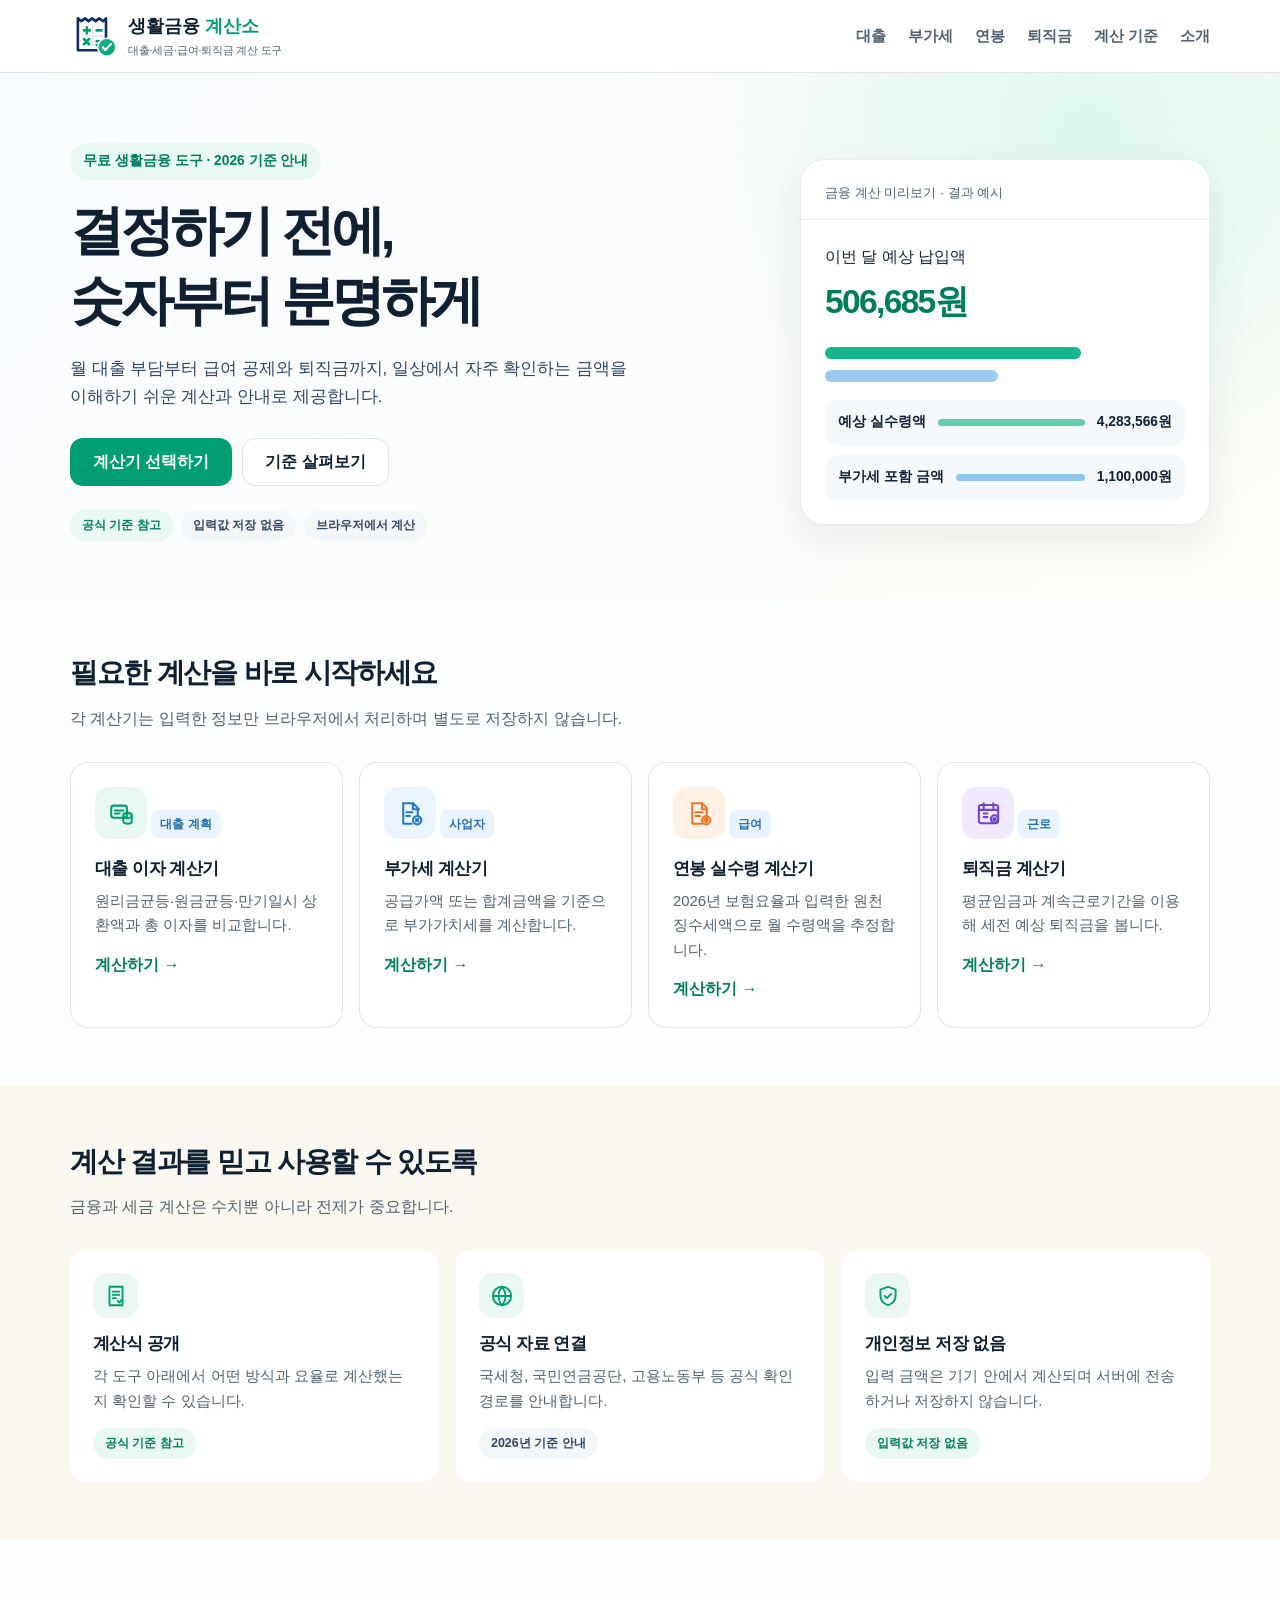
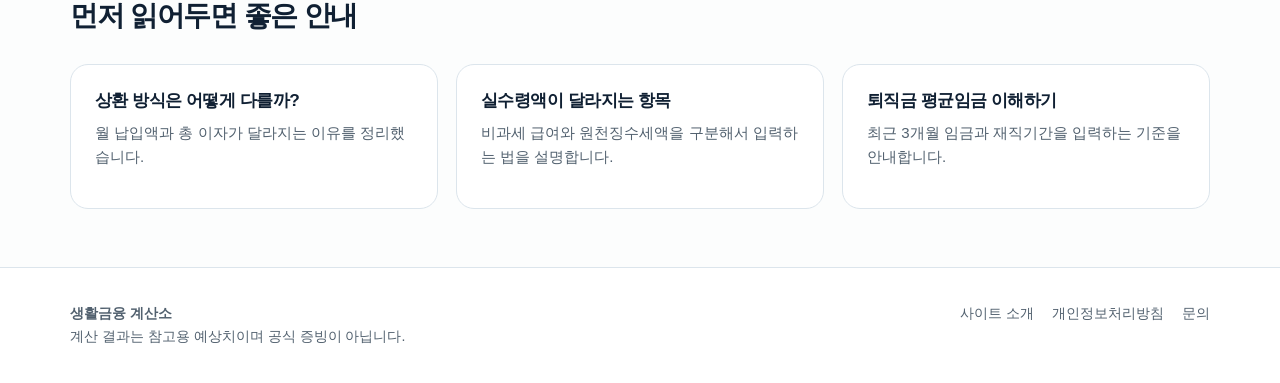
==== index.html @ 1a205501 "Publish living finance calculator site" ====
<!doctype html>
<html lang="ko">
<head>
  <meta charset="utf-8">
  <meta name="viewport" content="width=device-width, initial-scale=1">
  <title>생활금융 계산소 | 대출·부가세·연봉·퇴직금 계산기</title>
  <meta name="description" content="대출 상환액, 부가가치세, 연봉 실수령 추정액, 퇴직금 예상액을 한곳에서 확인하는 무료 생활금융 계산기입니다.">
  <link rel="icon" type="image/svg+xml" href="assets/favicon.svg?v=2">
  <link rel="stylesheet" href="assets/styles.css?v=8">
</head>
<body>
  <header class="site-header">
    <nav class="nav container" aria-label="주요 메뉴">
      <a class="brand" href="index.html"><span class="brand-mark"><img src="assets/logo-mark.svg?v=2" alt=""></span><span class="brand-copy"><span class="brand-title">생활금융 <em>계산소</em></span><small>대출·세금·급여·퇴직금 계산 도구</small></span></a>
      <div class="nav-links">
        <a href="loan.html">대출</a>
        <a href="vat.html">부가세</a>
        <a href="salary.html">연봉</a>
        <a href="severance.html">퇴직금</a>
        <a href="guide.html">계산 기준</a>
        <a href="about.html">소개</a>
      </div>
    </nav>
  </header>
  <main>
    <section class="hero">
      <div class="container hero-grid">
        <div>
          <span class="eyebrow">무료 생활금융 도구 · 2026 기준 안내</span>
          <h1>결정하기 전에,<br>숫자부터 분명하게</h1>
          <p class="lead">월 대출 부담부터 급여 공제와 퇴직금까지, 일상에서 자주 확인하는 금액을 이해하기 쉬운 계산과 안내로 제공합니다.</p>
          <div class="button-row">
            <a class="btn" href="#calculators">계산기 선택하기</a>
            <a class="btn btn-secondary" href="guide.html">기준 살펴보기</a>
          </div>
          <div class="trust-pills" aria-label="사이트 신뢰 안내">
            <span class="trust-pill">공식 기준 참고</span>
            <span class="trust-pill soft">입력값 저장 없음</span>
            <span class="trust-pill soft">브라우저에서 계산</span>
          </div>
        </div>
        <div class="hero-preview" aria-hidden="true">
          <div class="preview-top">금융 계산 미리보기 · 결과 예시</div>
          <div class="preview-result">
            <span>이번 달 예상 납입액</span>
            <strong>506,685원</strong>
            <div class="preview-bars">
              <div class="bar mint"></div>
              <div class="bar blue"></div>
            </div>
            <div class="mini-stack">
              <div class="mini-metric mint"><span>예상 실수령액</span><i></i><b>4,283,566원</b></div>
              <div class="mini-metric"><span>부가세 포함 금액</span><i></i><b>1,100,000원</b></div>
            </div>
          </div>
        </div>
      </div>
    </section>
    <section class="section" id="calculators">
      <div class="container">
        <div class="section-head">
          <h2>필요한 계산을 바로 시작하세요</h2>
          <p>각 계산기는 입력한 정보만 브라우저에서 처리하며 별도로 저장하지 않습니다.</p>
        </div>
        <div class="tool-grid">
          <a class="tool-card" href="loan.html">
            <span class="tool-icon"><svg class="icon-stroke"><use href="assets/icons.svg?v=2#loan"/></svg></span>
            <span class="tag">대출 계획</span>
            <h3>대출 이자 계산기</h3>
            <p>원리금균등·원금균등·만기일시 상환액과 총 이자를 비교합니다.</p>
            <span class="arrow">계산하기 →</span>
          </a>
          <a class="tool-card" href="vat.html">
            <span class="tool-icon"><svg class="icon-stroke"><use href="assets/icons.svg?v=2#vat"/></svg></span>
            <span class="tag">사업자</span>
            <h3>부가세 계산기</h3>
            <p>공급가액 또는 합계금액을 기준으로 부가가치세를 계산합니다.</p>
            <span class="arrow">계산하기 →</span>
          </a>
          <a class="tool-card" href="salary.html">
            <span class="tool-icon"><svg class="icon-stroke"><use href="assets/icons.svg?v=2#salary"/></svg></span>
            <span class="tag">급여</span>
            <h3>연봉 실수령 계산기</h3>
            <p>2026년 보험요율과 입력한 원천징수세액으로 월 수령액을 추정합니다.</p>
            <span class="arrow">계산하기 →</span>
          </a>
          <a class="tool-card" href="severance.html">
            <span class="tool-icon"><svg class="icon-stroke"><use href="assets/icons.svg?v=2#severance"/></svg></span>
            <span class="tag">근로</span>
            <h3>퇴직금 계산기</h3>
            <p>평균임금과 계속근로기간을 이용해 세전 예상 퇴직금을 봅니다.</p>
            <span class="arrow">계산하기 →</span>
          </a>
        </div>
      </div>
    </section>
    <section class="section alt">
      <div class="container">
        <div class="section-head">
          <h2>계산 결과를 믿고 사용할 수 있도록</h2>
          <p>금융과 세금 계산은 수치뿐 아니라 전제가 중요합니다.</p>
        </div>
        <div class="feature-grid">
          <div class="feature"><span class="feature-icon"><svg class="icon-stroke"><use href="assets/icons.svg?v=2#guide"/></svg></span><h3>계산식 공개</h3><p>각 도구 아래에서 어떤 방식과 요율로 계산했는지 확인할 수 있습니다.</p><span class="trust-pill">공식 기준 참고</span></div>
          <div class="feature"><span class="feature-icon"><svg class="icon-stroke"><use href="assets/icons.svg?v=2#browser"/></svg></span><h3>공식 자료 연결</h3><p>국세청, 국민연금공단, 고용노동부 등 공식 확인 경로를 안내합니다.</p><span class="trust-pill soft">2026년 기준 안내</span></div>
          <div class="feature"><span class="feature-icon"><svg class="icon-stroke"><use href="assets/icons.svg?v=2#shield"/></svg></span><h3>개인정보 저장 없음</h3><p>입력 금액은 기기 안에서 계산되며 서버에 전송하거나 저장하지 않습니다.</p><span class="trust-pill">입력값 저장 없음</span></div>
        </div>
      </div>
    </section>
    <section class="section">
      <div class="container">
        <div class="section-head">
          <h2>먼저 읽어두면 좋은 안내</h2>
        </div>
        <div class="article-grid">
          <a class="article-card" href="guide.html#loan"><h3>상환 방식은 어떻게 다를까?</h3><p>월 납입액과 총 이자가 달라지는 이유를 정리했습니다.</p></a>
          <a class="article-card" href="guide.html#salary"><h3>실수령액이 달라지는 항목</h3><p>비과세 급여와 원천징수세액을 구분해서 입력하는 법을 설명합니다.</p></a>
          <a class="article-card" href="guide.html#severance"><h3>퇴직금 평균임금 이해하기</h3><p>최근 3개월 임금과 재직기간을 입력하는 기준을 안내합니다.</p></a>
        </div>
      </div>
    </section>
  </main>
  <footer class="site-footer">
    <div class="container footer-grid">
      <div><strong>생활금융 계산소</strong><br>계산 결과는 참고용 예상치이며 공식 증빙이 아닙니다.</div>
      <div class="footer-links">
        <a href="about.html">사이트 소개</a>
        <a href="privacy.html">개인정보처리방침</a>
        <a href="contact.html">문의</a>
      </div>
    </div>
  </footer>
</body>
</html>
---- assets/styles.css ----
:root {
  --navy: #102033;
  --navy-soft: #304765;
  --mint: #009e73;
  --mint-dark: #007d5d;
  --blue: #e9f4ff;
  --mint-bg: #e9f8f2;
  --sand: #fbf8f1;
  --white: #ffffff;
  --line: #dce5ec;
  --text: #1b2634;
  --muted: #52616f;
  --danger: #a33a42;
  --shadow: 0 16px 38px rgba(20, 34, 56, 0.08);
  font-family: Pretendard, "Noto Sans KR", "Malgun Gothic", Arial, sans-serif;
}

* {
  box-sizing: border-box;
}

html {
  scroll-behavior: smooth;
}

body {
  margin: 0;
  color: var(--text);
  background: #fcfdfd;
  line-height: 1.65;
}

a {
  color: inherit;
  text-decoration: none;
}

a.text-link {
  color: var(--mint-dark);
  font-weight: 700;
  text-decoration: underline;
  text-underline-offset: 3px;
}

.container {
  width: min(1140px, calc(100% - 40px));
  margin: 0 auto;
}

.site-header {
  position: sticky;
  top: 0;
  z-index: 20;
  border-bottom: 1px solid rgba(221, 228, 234, 0.9);
  background: rgba(255, 255, 255, 0.94);
  backdrop-filter: blur(12px);
}

.nav {
  min-height: 72px;
  display: flex;
  align-items: center;
  justify-content: space-between;
  gap: 24px;
}

.calculator-page .nav.container,
.calculator-page .page-head .container,
.calculator-page .below-calc {
  width: min(1080px, calc(100% - 40px));
}

.brand {
  display: flex;
  align-items: center;
  gap: 10px;
  color: var(--navy);
  font-size: 1.12rem;
  font-weight: 800;
  white-space: nowrap;
}

.brand-mark {
  width: 48px;
  height: 48px;
  display: block;
  flex: none;
}

.brand-mark img {
  display: block;
  width: 100%;
  height: 100%;
}

.brand-copy {
  display: grid;
  gap: 1px;
}

.brand-title {
  color: var(--navy);
}

.brand-title em {
  color: var(--mint);
  font-style: normal;
}

.brand-copy small {
  color: var(--muted);
  font-size: 0.68rem;
  font-weight: 500;
  letter-spacing: -0.02em;
}

.nav-links {
  display: flex;
  align-items: center;
  gap: 22px;
  color: var(--muted);
  font-size: 0.94rem;
  font-weight: 600;
}

.nav-links a:hover,
.nav-links a[aria-current="page"] {
  color: var(--mint-dark);
}

.hero {
  padding: 70px 0 56px;
  background:
    radial-gradient(circle at 85% 12%, #ddf7ed 0, transparent 33%),
    linear-gradient(125deg, #f8fbff 0%, #fffdf8 100%);
}

.hero-grid {
  display: grid;
  grid-template-columns: minmax(320px, 1fr) 410px;
  gap: 48px;
  align-items: center;
}

.eyebrow {
  display: inline-flex;
  align-items: center;
  gap: 7px;
  margin-bottom: 16px;
  padding: 7px 13px;
  border-radius: 100px;
  background: var(--mint-bg);
  color: var(--mint-dark);
  font-size: 0.86rem;
  font-weight: 700;
}

h1,
h2,
h3 {
  margin-top: 0;
  color: var(--navy);
  line-height: 1.3;
}

h1 {
  margin-bottom: 18px;
  font-size: clamp(2.25rem, 4.4vw, 3.4rem);
  letter-spacing: -0.075em;
}

h2 {
  margin-bottom: 14px;
  font-size: clamp(1.42rem, 2.2vw, 1.85rem);
  letter-spacing: -0.045em;
}

h3 {
  margin-bottom: 9px;
  font-size: 1.08rem;
  letter-spacing: -0.03em;
}

p {
  margin: 0 0 14px;
}

.lead {
  max-width: 570px;
  margin-bottom: 27px;
  color: var(--navy-soft);
  font-size: 1.06rem;
}

.button-row {
  display: flex;
  flex-wrap: wrap;
  gap: 10px;
}

.btn {
  display: inline-flex;
  justify-content: center;
  align-items: center;
  min-height: 48px;
  padding: 0 22px;
  border: 1px solid transparent;
  border-radius: 13px;
  background: var(--mint);
  color: #fff;
  font-weight: 700;
  cursor: pointer;
  transition: 0.18s ease;
}

.btn:hover {
  transform: translateY(-1px);
  background: var(--mint-dark);
}

.btn-secondary {
  border-color: var(--line);
  background: white;
  color: var(--navy);
}

.btn-secondary:hover {
  background: #f4f7f8;
}

.hero-preview {
  overflow: hidden;
  border: 1px solid #e9edf0;
  border-radius: 24px;
  background: white;
  box-shadow: var(--shadow);
}

.trust-pills {
  display: flex;
  flex-wrap: wrap;
  gap: 8px;
  margin-top: 24px;
}

.trust-pill {
  display: inline-flex;
  align-items: center;
  min-height: 31px;
  padding: 0 12px;
  border-radius: 100px;
  background: var(--mint-bg);
  color: var(--mint-dark);
  font-size: 0.78rem;
  font-weight: 700;
}

.trust-pill.soft {
  background: #f3f7fa;
  color: var(--navy-soft);
}

.mini-stack {
  display: grid;
  gap: 10px;
  margin-top: 18px;
}

.mini-metric {
  display: flex;
  align-items: center;
  justify-content: space-between;
  gap: 12px;
  padding: 11px 13px;
  border-radius: 11px;
  background: #f6f9fb;
  color: var(--navy);
  font-size: 0.86rem;
  font-weight: 700;
}

.mini-metric i {
  display: block;
  flex: 1;
  width: auto;
  min-width: 34px;
  height: 7px;
  margin-right: auto;
  border-radius: 10px;
  background: #91c5ed;
}

.mini-metric.mint i {
  background: #67cbb1;
}

.mini-metric span,
.mini-metric b {
  white-space: nowrap;
}

.preview-top {
  padding: 22px 24px 14px;
  border-bottom: 1px solid #edf1f3;
  color: var(--muted);
  font-size: 0.84rem;
}

.preview-result {
  padding: 24px;
}

.preview-result strong {
  display: block;
  margin: 4px 0 18px;
  color: var(--mint-dark);
  font-size: 2.1rem;
  letter-spacing: -0.05em;
}

.preview-bars {
  display: grid;
  gap: 11px;
}

.bar {
  height: 12px;
  border-radius: 12px;
  background: #e9eff4;
}

.bar.mint {
  width: 71%;
  background: #16b78d;
}

.bar.blue {
  width: 48%;
  background: #9bc9ef;
}

.section {
  padding: 58px 0;
}

.section[id],
.info-content section[id] {
  scroll-margin-top: 88px;
}

.section.alt {
  background: var(--sand);
}

.section-head {
  max-width: 650px;
  margin-bottom: 30px;
}

.section-head p {
  color: var(--muted);
}

.tool-grid {
  display: grid;
  grid-template-columns: repeat(4, 1fr);
  gap: 16px;
}

.tool-card,
.article-card {
  border: 1px solid var(--line);
  border-radius: 18px;
  background: white;
  padding: 24px;
  transition: transform 0.18s, box-shadow 0.18s;
}

.tool-card:hover {
  transform: translateY(-3px);
  box-shadow: var(--shadow);
}

.tool-card .tag {
  display: inline-block;
  margin-bottom: 16px;
  padding: 4px 9px;
  border-radius: 7px;
  background: var(--blue);
  color: #2870ad;
  font-size: 0.76rem;
  font-weight: 700;
}

.tool-icon,
.page-icon,
.feature-icon {
  display: inline-grid;
  place-items: center;
  color: var(--mint);
  background: var(--mint-bg);
  border-radius: 14px;
}

.tool-icon {
  width: 52px;
  height: 52px;
  margin-bottom: 18px;
}

.tool-icon svg {
  width: 29px;
  height: 29px;
  display: block;
}

.tool-card:nth-child(2) .tool-icon {
  color: #2278c4;
  background: #ebf5ff;
}

.tool-card:nth-child(3) .tool-icon {
  color: #e97829;
  background: #fff1e6;
}

.tool-card:nth-child(4) .tool-icon {
  color: #7044ce;
  background: #f1eaff;
}

.icon-stroke {
  fill: none;
  stroke: currentColor;
  stroke-width: 1.7;
  stroke-linecap: round;
  stroke-linejoin: round;
}

.tool-card p {
  color: var(--muted);
  font-size: 0.93rem;
}

.tool-card .arrow {
  color: var(--mint-dark);
  font-weight: 700;
}

.feature-grid,
.article-grid {
  display: grid;
  grid-template-columns: repeat(3, 1fr);
  gap: 18px;
}

.feature {
  padding: 23px;
  border-radius: 16px;
  background: white;
}

.feature-icon {
  width: 45px;
  height: 45px;
  margin-bottom: 14px;
}

.feature-icon svg {
  width: 26px;
  height: 26px;
  display: block;
}

.feature p,
.article-card p {
  color: var(--muted);
  font-size: 0.94rem;
}

.page-head {
  padding: 50px 0 33px;
  background: linear-gradient(135deg, #f5faff, #fbf8f0);
}

.page-intro {
  display: flex;
  align-items: flex-end;
  gap: 22px;
  margin-bottom: 18px;
}

.page-intro .eyebrow {
  margin-bottom: 7px;
}

.page-icon {
  flex: none;
  width: 88px;
  height: 88px;
  background: white;
  border: 1px solid var(--line);
  border-radius: 20px;
  box-shadow: 0 8px 20px rgba(16, 32, 51, 0.045);
}

.page-icon svg {
  width: 53px;
  height: 53px;
  display: block;
}

.page-head.compact h1 {
  margin-bottom: 4px;
}

.page-head h1 {
  font-size: clamp(2rem, 3.2vw, 2.65rem);
}

.page-head p {
  max-width: 710px;
  color: var(--navy-soft);
}

.calc-layout {
  display: grid;
  width: min(1080px, calc(100% - 40px));
  grid-template-columns: minmax(310px, 440px) minmax(300px, 1fr);
  gap: 24px;
  align-items: start;
  padding: 40px 0 54px;
}

.panel {
  border: 1px solid var(--line);
  border-radius: 20px;
  background: white;
  padding: 27px;
  box-shadow: 0 4px 20px rgba(20, 34, 56, 0.035);
}

.panel + .panel {
  margin-top: 18px;
}

.panel-label {
  margin-bottom: 18px;
  color: var(--muted);
  font-size: 0.86rem;
  font-weight: 700;
}

.field {
  margin-bottom: 17px;
}

.field label,
.field-label {
  display: block;
  margin-bottom: 7px;
  color: var(--navy);
  font-size: 0.92rem;
  font-weight: 700;
}

.field small,
.hint {
  display: block;
  margin-top: 6px;
  color: var(--muted);
  font-size: 0.81rem;
}

input,
select {
  width: 100%;
  min-height: 48px;
  padding: 0 13px;
  border: 1px solid #cfd9e1;
  border-radius: 11px;
  background: white;
  color: var(--text);
  font: inherit;
}

input:focus,
select:focus {
  outline: 2px solid rgba(16, 163, 127, 0.22);
  border-color: var(--mint);
}

.input-suffix {
  position: relative;
}

.input-suffix input {
  padding-right: 40px;
}

.input-suffix span {
  position: absolute;
  top: 12px;
  right: 13px;
  color: var(--muted);
}

.choice-row {
  display: flex;
  flex-wrap: wrap;
  gap: 8px;
}

.choice-row label {
  cursor: pointer;
}

.choice-row input {
  position: absolute;
  opacity: 0;
  pointer-events: none;
}

.choice-row span {
  display: inline-flex;
  min-height: 43px;
  align-items: center;
  padding: 0 13px;
  border: 1px solid var(--line);
  border-radius: 10px;
  color: var(--muted);
  font-size: 0.88rem;
  font-weight: 700;
}

.choice-cards label {
  flex: 1;
  min-width: 113px;
}

.choice-cards span {
  min-height: 76px;
  padding: 12px 8px;
  justify-content: center;
  text-align: center;
}

.choice-row input:checked + span {
  border-color: var(--mint);
  background: var(--mint-bg);
  color: var(--mint-dark);
}

.result-box {
  margin-bottom: 16px;
  padding: 22px;
  border-radius: 15px;
  background: var(--navy);
  color: white;
}

.result-box .caption {
  color: #bcc8d7;
  font-size: 0.86rem;
}

.big-result {
  margin-top: 4px;
  font-size: clamp(1.8rem, 4vw, 2.35rem);
  font-weight: 800;
  letter-spacing: -0.05em;
}

.results {
  display: grid;
  grid-template-columns: repeat(2, 1fr);
  gap: 9px;
}

.result-tile {
  min-height: 92px;
  padding: 14px;
  border-radius: 12px;
  background: #f5f8fa;
}

.result-tile span {
  display: block;
  color: var(--muted);
  font-size: 0.8rem;
}

.result-tile strong {
  display: block;
  margin-top: 6px;
  color: var(--navy);
  font-size: 1.18rem;
}

.notice {
  margin-top: 18px;
  padding: 15px 16px;
  border-radius: 12px;
  background: #fff3e5;
  color: #704f26;
  font-size: 0.84rem;
}

.notice.warning {
  background: #fff3e5;
  color: #704f26;
}

.analysis-box,
.formula-box,
.flow-box {
  margin-top: 18px;
  padding: 17px 18px;
  border-radius: 14px;
  background: #f6f9fb;
}

.analysis-box h3,
.formula-box h3,
.flow-box h3 {
  margin-bottom: 6px;
  font-size: 0.96rem;
}

.analysis-box p,
.formula-box p,
.flow-box p {
  margin: 0;
  color: var(--muted);
  font-size: 0.87rem;
}

.formula-box {
  background: var(--mint-bg);
}

.criteria-panel {
  border-color: #cceade;
  background: var(--mint-bg);
  box-shadow: none;
}

.salary-result-panel .flow-box {
  padding: 14px 16px;
  background: #f8fafb;
}

.salary-result-panel .analysis-box {
  padding: 14px 16px;
  background: #f7fafc;
}

.salary-result-panel .flow-box h3,
.salary-result-panel .analysis-box h3 {
  font-size: 0.92rem;
}

.salary-result-panel .flow-box p,
.salary-result-panel .analysis-box p {
  font-size: 0.84rem;
}

.salary-result-panel .progress-group {
  margin-top: 16px;
  padding-top: 15px;
}

.salary-result-panel .progress-bar {
  height: 10px;
}

.salary-result-panel .step-flow span {
  padding: 9px 7px;
  font-size: 0.76rem;
}

.salary-summary {
  display: grid;
  gap: 8px;
  margin-top: 12px;
}

.salary-summary p {
  display: flex;
  justify-content: space-between;
  gap: 14px;
  padding: 8px 10px;
  border-radius: 9px;
  background: white;
}

.salary-summary strong {
  color: var(--navy);
  font-size: 0.82rem;
}

.salary-summary span {
  color: var(--muted);
  font-size: 0.8rem;
  font-weight: 700;
  text-align: right;
}

.formula-line {
  display: flex;
  align-items: center;
  justify-content: center;
  gap: 11px;
  margin-top: 12px;
  color: var(--navy);
  font-weight: 800;
}

.formula-line span {
  padding: 10px 12px;
  border-radius: 10px;
  background: white;
}

.progress-group {
  margin-top: 20px;
  padding-top: 18px;
  border-top: 1px solid var(--line);
}

.progress-head {
  display: flex;
  justify-content: space-between;
  gap: 12px;
  margin-bottom: 10px;
  color: var(--navy);
  font-size: 0.91rem;
  font-weight: 700;
}

.progress-bar {
  display: flex;
  overflow: hidden;
  height: 14px;
  border-radius: 999px;
  background: #e9eff4;
}

.progress-bar span {
  display: block;
  height: 100%;
}

.progress-bar .principal {
  background: #3fb38b;
}

.progress-bar .interest,
.progress-bar .deduction {
  background: #3886dd;
}

.progress-legend {
  display: flex;
  justify-content: space-between;
  gap: 10px;
  margin-top: 9px;
  color: var(--muted);
  font-size: 0.82rem;
}

.step-flow {
  display: grid;
  grid-template-columns: repeat(4, 1fr);
  gap: 8px;
  margin-top: 12px;
}

.step-flow span {
  position: relative;
  padding: 11px 8px;
  border-radius: 10px;
  background: white;
  color: var(--navy-soft);
  font-size: 0.78rem;
  font-weight: 700;
  text-align: center;
}

.status-badge {
  display: inline-flex;
  align-items: center;
  padding: 7px 12px;
  border-radius: 999px;
  background: var(--mint-bg);
  color: var(--mint-dark);
  font-size: 0.83rem;
  font-weight: 700;
}

.status-badge.ineligible {
  background: #fff3e5;
  color: #8a5b1f;
}

.below-calc {
  padding: 0 0 62px;
}

.faq-section {
  margin-top: 22px;
}

.faq-grid {
  display: grid;
  grid-template-columns: repeat(3, 1fr);
  gap: 12px;
}

.faq-card {
  padding: 19px;
  border: 1px solid var(--line);
  border-radius: 16px;
  background: white;
}

.faq-card h3 {
  font-size: 0.98rem;
}

.faq-card p {
  margin: 0;
  color: var(--muted);
  font-size: 0.88rem;
}

.source-card {
  padding: 16px 18px;
  border: 1px solid #cceade;
  border-radius: 13px;
  background: var(--mint-bg);
}

.source-card p {
  margin-bottom: 6px;
}

.principle-grid {
  display: grid;
  grid-template-columns: repeat(3, 1fr);
  gap: 13px;
  margin: 18px 0;
}

.principle-card {
  padding: 21px;
  border: 1px solid var(--line);
  border-radius: 16px;
  background: white;
}

.principle-card h3 {
  margin-top: 12px;
}

.highlight-card {
  padding: 23px;
  border: 1px solid #cceade;
  border-radius: 18px;
  background: var(--mint-bg);
}

.info-content {
  max-width: 800px;
  padding: 44px 0 65px;
}

.info-content section {
  margin-bottom: 36px;
}

.info-content h2 .tool-icon {
  width: 39px;
  height: 39px;
  margin: 0 8px 0 0;
  vertical-align: middle;
}

.info-content h2 .tool-icon svg {
  width: 23px;
  height: 23px;
}

.info-content p,
.info-content li {
  color: #394b5d;
}

.clean-list {
  margin: 12px 0;
  padding-left: 21px;
}

.clean-list li {
  margin-bottom: 8px;
}

.table-wrap {
  overflow: auto;
  margin: 15px 0;
}

table {
  width: 100%;
  border-collapse: collapse;
  font-size: 0.92rem;
}

th,
td {
  padding: 12px 13px;
  border-bottom: 1px solid var(--line);
  text-align: left;
}

th {
  background: #f3f7f8;
  color: var(--navy);
}

.site-footer {
  padding: 34px 0;
  border-top: 1px solid var(--line);
  background: #fff;
  color: var(--muted);
  font-size: 0.88rem;
}

.footer-grid {
  display: flex;
  justify-content: space-between;
  gap: 24px;
}

.footer-links {
  display: flex;
  flex-wrap: wrap;
  gap: 18px;
}

@media (max-width: 920px) {
  .hero-grid,
  .calc-layout {
    grid-template-columns: 1fr;
  }

  .hero-preview {
    max-width: 480px;
    margin-top: 6px;
  }

  .calc-layout {
    gap: 18px;
    padding: 30px 0 46px;
  }

  .tool-grid {
    grid-template-columns: repeat(2, 1fr);
  }

  .feature-grid,
  .article-grid,
  .faq-grid,
  .principle-grid {
    grid-template-columns: 1fr;
  }

  .nav-links {
    display: none;
  }

  .brand-copy small {
    display: none;
  }

  .brand-mark {
    width: 44px;
    height: 44px;
  }
}

@media (max-width: 580px) {
  .container {
    width: min(100% - 28px, 1140px);
  }

  .calculator-page .nav.container,
  .calculator-page .page-head .container,
  .calculator-page .below-calc {
    width: min(100% - 28px, 1080px);
  }

  .hero,
  .section {
    padding: 42px 0;
  }

  .hero-grid {
    gap: 30px;
  }

  .calc-layout {
    width: min(100% - 28px, 1080px);
    gap: 14px;
    padding: 24px 0 38px;
  }

  .tool-grid,
  .results {
    grid-template-columns: 1fr;
  }

  .page-intro {
    align-items: flex-end;
    gap: 14px;
  }

  .page-icon {
    width: 64px;
    height: 64px;
    border-radius: 16px;
  }

  .page-icon svg {
    width: 38px;
    height: 38px;
  }

  .step-flow {
    grid-template-columns: repeat(2, 1fr);
  }

  .salary-summary p {
    display: grid;
    gap: 3px;
  }

  .salary-summary span {
    text-align: left;
  }

  .panel {
    padding: 20px;
  }

  .footer-grid {
    flex-direction: column;
  }
}
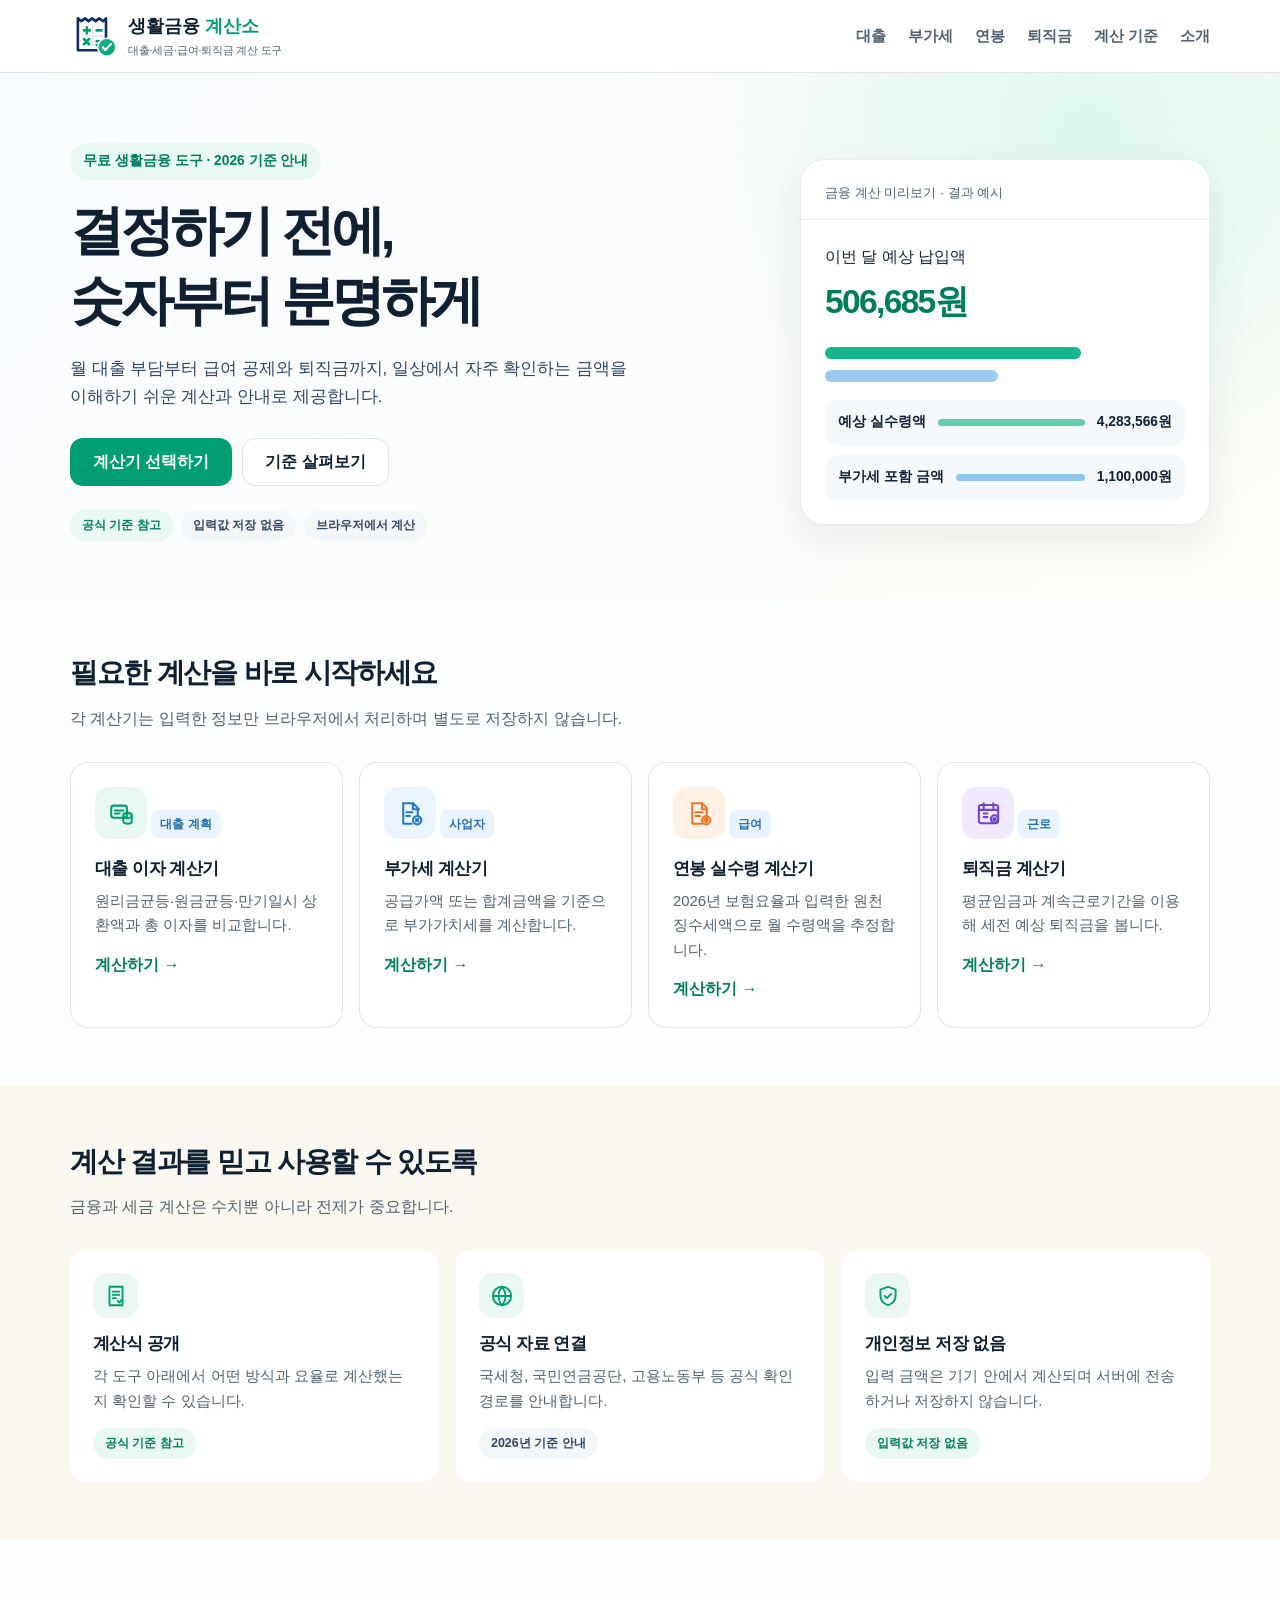
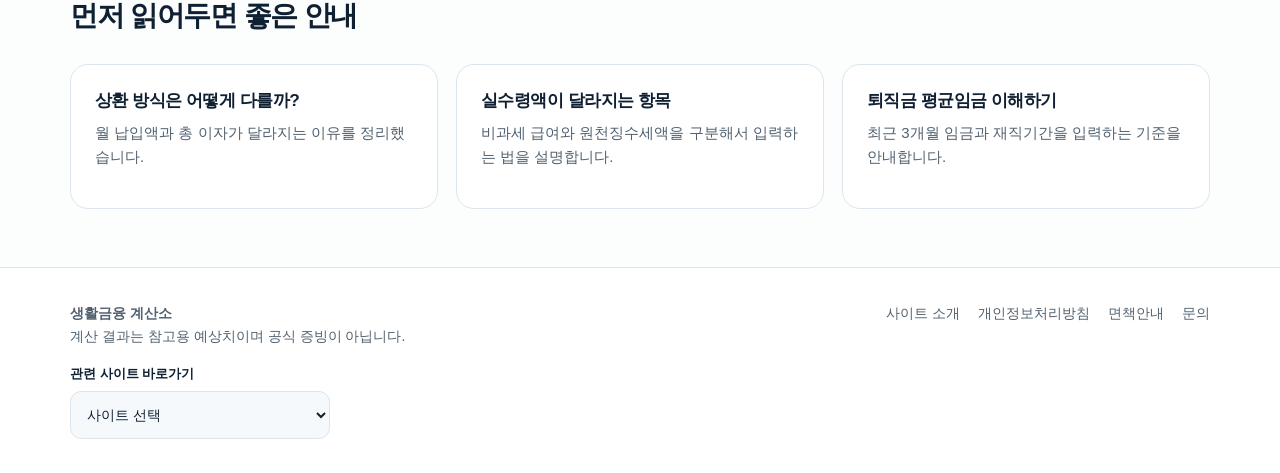
==== commit 38881817: "Add contact email and family site links" ====
--- a/index.html
+++ b/index.html
@@ -6,7 +6,7 @@
   <title>생활금융 계산소 | 대출·부가세·연봉·퇴직금 계산기</title>
   <meta name="description" content="대출 상환액, 부가가치세, 연봉 실수령 추정액, 퇴직금 예상액을 한곳에서 확인하는 무료 생활금융 계산기입니다.">
   <link rel="icon" type="image/svg+xml" href="assets/favicon.svg?v=2">
-  <link rel="stylesheet" href="assets/styles.css?v=8">
+  <link rel="stylesheet" href="assets/styles.css?v=9">
 </head>
 <body>
   <header class="site-header">
@@ -64,28 +64,28 @@
         </div>
         <div class="tool-grid">
           <a class="tool-card" href="loan.html">
-            <span class="tool-icon"><svg class="icon-stroke"><use href="assets/icons.svg?v=2#loan"/></svg></span>
+            <span class="tool-icon"><svg class="icon-stroke" viewBox="0 0 24 24" aria-hidden="true"><rect x="3.5" y="5.5" width="13" height="10" rx="2"/><path d="M6.5 9.5h7M6.5 12h4M17 11.5c2 0 3.5 1 3.5 2.2S19 16 17 16s-3.5-1-3.5-2.3S15 11.5 17 11.5Z"/><path d="M13.5 13.7v4.6c0 1.2 1.5 2.2 3.5 2.2s3.5-1 3.5-2.2v-4.6"/></svg></span>
             <span class="tag">대출 계획</span>
             <h3>대출 이자 계산기</h3>
             <p>원리금균등·원금균등·만기일시 상환액과 총 이자를 비교합니다.</p>
             <span class="arrow">계산하기 →</span>
           </a>
           <a class="tool-card" href="vat.html">
-            <span class="tool-icon"><svg class="icon-stroke"><use href="assets/icons.svg?v=2#vat"/></svg></span>
+            <span class="tool-icon"><svg class="icon-stroke" viewBox="0 0 24 24" aria-hidden="true"><path d="M6 3.5h8l4 4V13"/><path d="M6 3.5v17h7"/><path d="M14 3.5v5h5"/><path d="M8.5 11h5M8.5 14h3"/><circle cx="17.5" cy="17.5" r="3.5"/><path d="m16.3 18.7 2.4-2.4M16.4 16.3h.1M18.5 18.7h.1"/></svg></span>
             <span class="tag">사업자</span>
             <h3>부가세 계산기</h3>
             <p>공급가액 또는 합계금액을 기준으로 부가가치세를 계산합니다.</p>
             <span class="arrow">계산하기 →</span>
           </a>
           <a class="tool-card" href="salary.html">
-            <span class="tool-icon"><svg class="icon-stroke"><use href="assets/icons.svg?v=2#salary"/></svg></span>
+            <span class="tool-icon"><svg class="icon-stroke" viewBox="0 0 24 24" aria-hidden="true"><path d="M6 3.5h8l4 4V13"/><path d="M6 3.5v17h8"/><path d="M14 3.5v5h4"/><path d="M8.5 11h6M8.5 14h4"/><circle cx="17.5" cy="17.5" r="3.5"/><path d="M16 16.5h3M16 18.5h3M16.8 15.5l.7 4M18.2 15.5l-.7 4"/></svg></span>
             <span class="tag">급여</span>
             <h3>연봉 실수령 계산기</h3>
             <p>2026년 보험요율과 입력한 원천징수세액으로 월 수령액을 추정합니다.</p>
             <span class="arrow">계산하기 →</span>
           </a>
           <a class="tool-card" href="severance.html">
-            <span class="tool-icon"><svg class="icon-stroke"><use href="assets/icons.svg?v=2#severance"/></svg></span>
+            <span class="tool-icon"><svg class="icon-stroke" viewBox="0 0 24 24" aria-hidden="true"><rect x="4" y="5" width="16" height="15" rx="2"/><path d="M8 3.5v4M16 3.5v4M4 9h16M8 12h3M8 15h3"/><circle cx="17" cy="16.5" r="3"/><path d="M16 16h2M16 17.5h2"/></svg></span>
             <span class="tag">근로</span>
             <h3>퇴직금 계산기</h3>
             <p>평균임금과 계속근로기간을 이용해 세전 예상 퇴직금을 봅니다.</p>
@@ -101,9 +101,9 @@
           <p>금융과 세금 계산은 수치뿐 아니라 전제가 중요합니다.</p>
         </div>
         <div class="feature-grid">
-          <div class="feature"><span class="feature-icon"><svg class="icon-stroke"><use href="assets/icons.svg?v=2#guide"/></svg></span><h3>계산식 공개</h3><p>각 도구 아래에서 어떤 방식과 요율로 계산했는지 확인할 수 있습니다.</p><span class="trust-pill">공식 기준 참고</span></div>
-          <div class="feature"><span class="feature-icon"><svg class="icon-stroke"><use href="assets/icons.svg?v=2#browser"/></svg></span><h3>공식 자료 연결</h3><p>국세청, 국민연금공단, 고용노동부 등 공식 확인 경로를 안내합니다.</p><span class="trust-pill soft">2026년 기준 안내</span></div>
-          <div class="feature"><span class="feature-icon"><svg class="icon-stroke"><use href="assets/icons.svg?v=2#shield"/></svg></span><h3>개인정보 저장 없음</h3><p>입력 금액은 기기 안에서 계산되며 서버에 전송하거나 저장하지 않습니다.</p><span class="trust-pill">입력값 저장 없음</span></div>
+          <div class="feature"><span class="feature-icon"><svg class="icon-stroke" viewBox="0 0 24 24" aria-hidden="true"><path d="M6 3.5h12v17H6z"/><path d="M9 8h6M9 11h6M9 14h3M13.5 16.5l1.5 1.5 3-3"/></svg></span><h3>계산식 공개</h3><p>각 도구 아래에서 어떤 방식과 요율로 계산했는지 확인할 수 있습니다.</p><span class="trust-pill">공식 기준 참고</span></div>
+          <div class="feature"><span class="feature-icon"><svg class="icon-stroke" viewBox="0 0 24 24" aria-hidden="true"><circle cx="12" cy="12" r="8.5"/><path d="M3.5 12h17M12 3.5a13 13 0 0 1 0 17M12 3.5a13 13 0 0 0 0 17"/></svg></span><h3>공식 자료 연결</h3><p>국세청, 국민연금공단, 고용노동부 등 공식 확인 경로를 안내합니다.</p><span class="trust-pill soft">2026년 기준 안내</span></div>
+          <div class="feature"><span class="feature-icon"><svg class="icon-stroke" viewBox="0 0 24 24" aria-hidden="true"><path d="M12 3.5 19 6v5.5c0 4.3-2.7 7.5-7 9-4.3-1.5-7-4.7-7-9V6l7-2.5Z"/><path d="m9 12 2 2 4-4"/></svg></span><h3>개인정보 저장 없음</h3><p>입력 금액은 기기 안에서 계산되며 서버에 전송하거나 저장하지 않습니다.</p><span class="trust-pill">입력값 저장 없음</span></div>
         </div>
       </div>
     </section>
@@ -122,13 +122,15 @@
   </main>
   <footer class="site-footer">
     <div class="container footer-grid">
-      <div><strong>생활금융 계산소</strong><br>계산 결과는 참고용 예상치이며 공식 증빙이 아닙니다.</div>
+      <div class="footer-summary"><strong>생활금융 계산소</strong><br>계산 결과는 참고용 예상치이며 공식 증빙이 아닙니다.<div class="family-site-switcher"><label><span>관련 사이트 바로가기</span><select data-family-site-select aria-label="관련 사이트 바로가기"><option value="">사이트 선택</option><option value="https://tools.dailychecklab.com/file-tools/">파일계산소</option><option value="https://bodyindexlab.com/">BodyIndexLab</option><option value="https://money.dailychecklab.com/">생활금융 계산소</option><option value="https://tools.dailychecklab.com/">생활계산소</option></select></label></div></div>
       <div class="footer-links">
         <a href="about.html">사이트 소개</a>
         <a href="privacy.html">개인정보처리방침</a>
+        <a href="disclaimer.html">면책안내</a>
         <a href="contact.html">문의</a>
       </div>
     </div>
   </footer>
+  <script src="assets/app.js?v=4"></script>
 </body>
 </html>
--- a/assets/styles.css
+++ b/assets/styles.css
@@ -1042,6 +1042,37 @@
   gap: 24px;
 }
 
+.footer-summary {
+  max-width: 420px;
+}
+
+.family-site-switcher {
+  margin-top: 14px;
+}
+
+.family-site-switcher label {
+  display: grid;
+  gap: 7px;
+  max-width: 260px;
+}
+
+.family-site-switcher span {
+  color: var(--navy);
+  font-size: 0.82rem;
+  font-weight: 800;
+}
+
+.family-site-switcher select {
+  width: 100%;
+  border: 1px solid var(--line);
+  border-radius: 11px;
+  background: #f6f9fb;
+  color: var(--navy);
+  font: inherit;
+  font-size: 0.86rem;
+  padding: 10px 12px;
+}
+
 .footer-links {
   display: flex;
   flex-wrap: wrap;
@@ -1087,6 +1118,10 @@
     width: 44px;
     height: 44px;
   }
+
+  .footer-grid {
+    flex-direction: column;
+  }
 }
 
 @media (max-width: 580px) {
